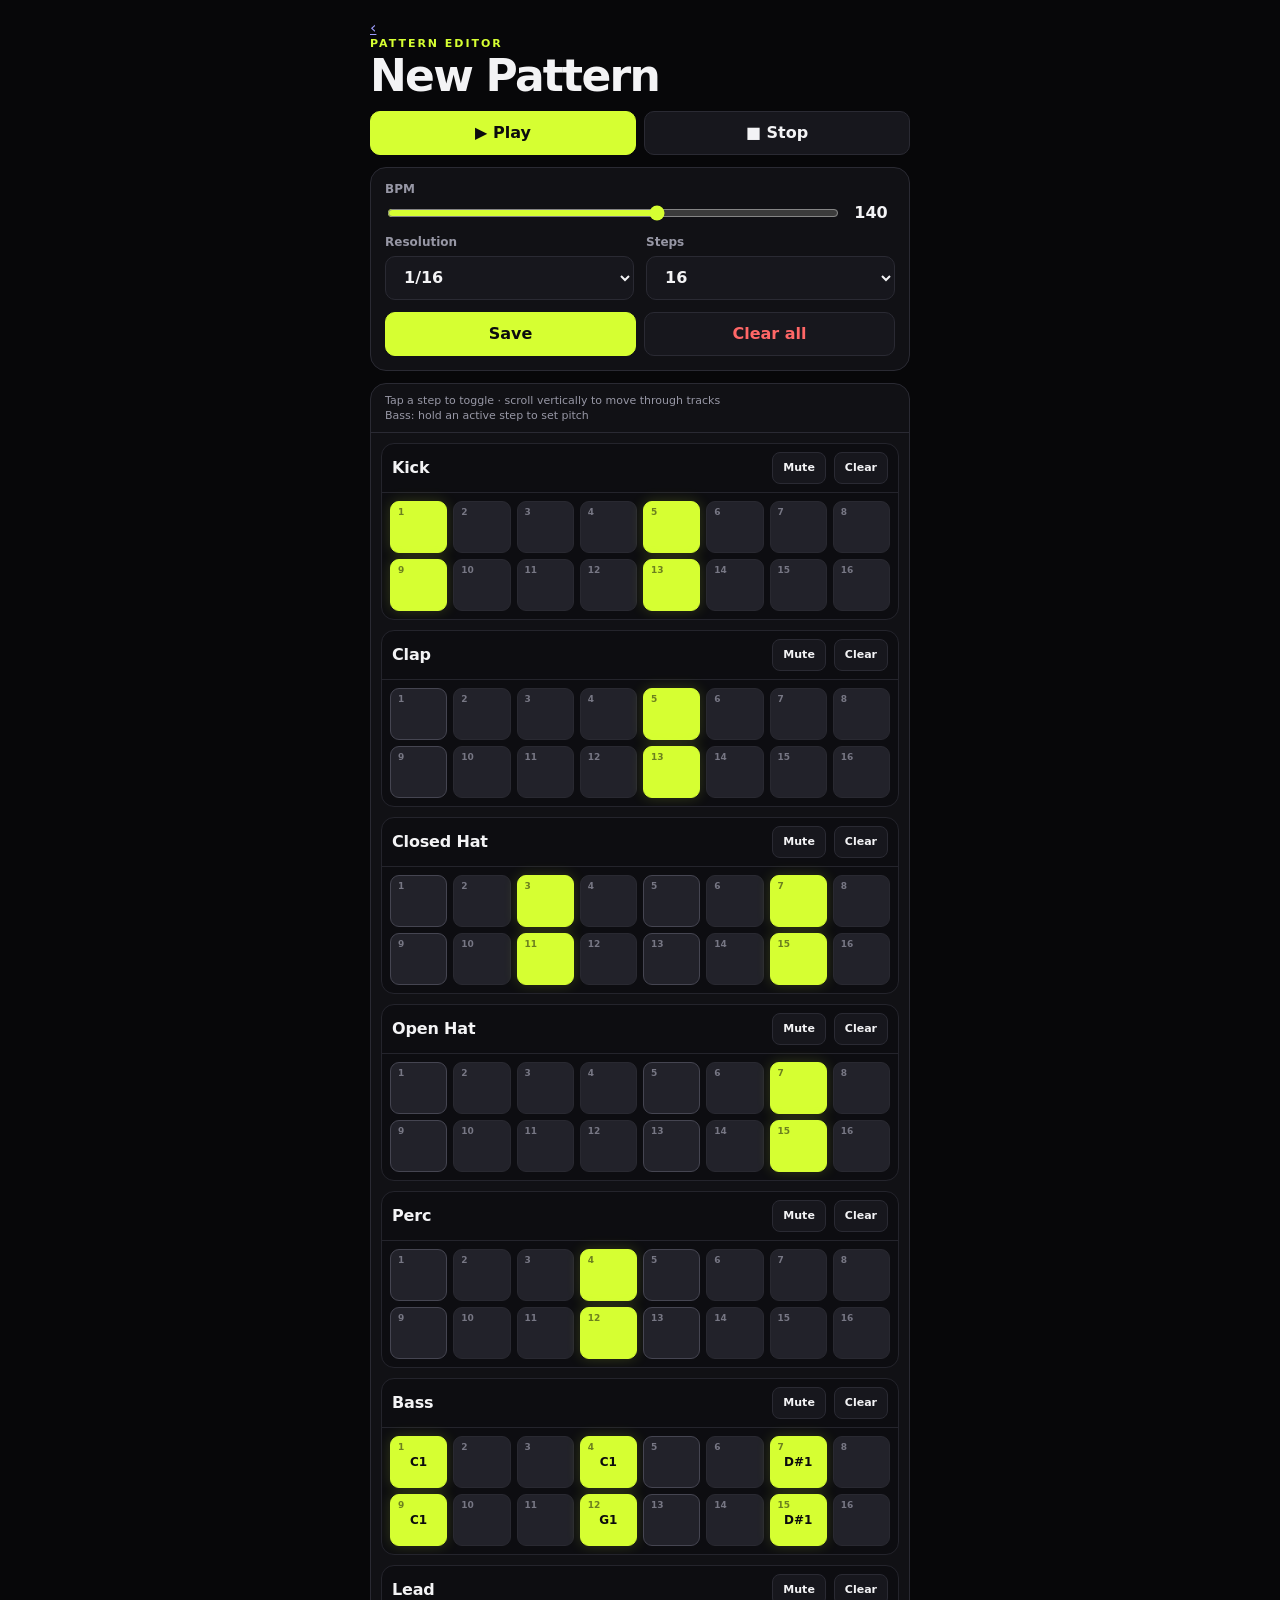
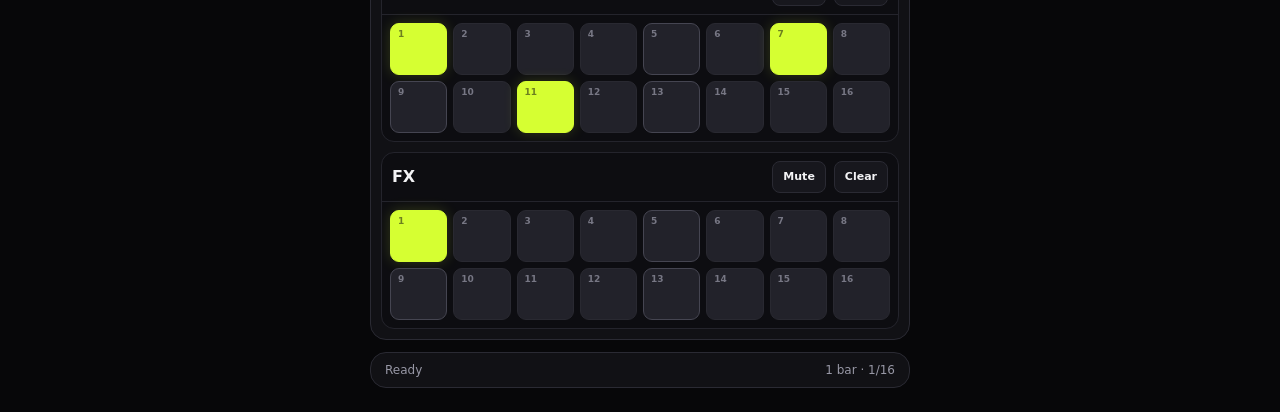
==== editor.html @ e94006ce "Add pattern editor page" ====
<!doctype html>
<html lang="en">
<head>
  <meta charset="utf-8" />
  <meta name="viewport" content="width=device-width, initial-scale=1, viewport-fit=cover" />
  <meta name="theme-color" content="#0b0b0d" />
  <meta name="apple-mobile-web-app-capable" content="yes" />
  <meta name="apple-mobile-web-app-status-bar-style" content="black-translucent" />
  <meta name="apple-mobile-web-app-title" content="Techno Seq" />
  <link rel="manifest" href="./manifest.webmanifest" />
  <link rel="apple-touch-icon" href="./icon.svg" />
  <link rel="icon" href="./icon.svg" type="image/svg+xml" />
  <link rel="stylesheet" href="./styles.css" />
  <link rel="stylesheet" href="./editor.css" />
  <title>Pattern Editor · Techno Sequencer</title>
</head>
<body>
  <main class="app-shell">
    <header class="topbar">
      <div class="editor-title-row">
        <a class="home-link" href="./" aria-label="Back to patterns">‹</a>
        <div>
          <p class="eyebrow">PATTERN EDITOR</p>
          <h1 id="patternTitle">New Pattern</h1>
        </div>
      </div>
      <div class="transport" aria-label="Transport controls">
        <button id="playBtn" class="primary" type="button">▶ Play</button>
        <button id="stopBtn" type="button">■ Stop</button>
      </div>
    </header>

    <section class="control-panel" aria-label="Sequencer settings">
      <label>
        <span>BPM</span>
        <div class="bpm-control">
          <input id="bpm" type="range" min="80" max="180" step="1" value="140" />
          <output id="bpmValue">140</output>
        </div>
      </label>
      <label>
        <span>Resolution</span>
        <select id="resolution">
          <option value="16" selected>1/16</option>
          <option value="8">1/8</option>
        </select>
      </label>
      <label>
        <span>Steps</span>
        <select id="stepCount">
          <option value="16" selected>16</option>
          <option value="32">32</option>
        </select>
      </label>
      <div class="utility-buttons">
        <button id="saveBtn" class="primary" type="button">Save</button>
        <button id="clearBtn" class="danger" type="button">Clear all</button>
      </div>
    </section>

    <section class="sequencer-card">
      <div class="hint-row">
        <span>Tap a step to toggle · scroll vertically to move through tracks</span>
        <span>Bass: hold an active step to set pitch</span>
      </div>
      <div id="sequencer" class="sequencer" aria-label="Step sequencer"></div>
    </section>

    <section class="status-card" aria-live="polite">
      <span id="status">Ready</span>
      <span id="loopInfo">1 bar · 1/16</span>
    </section>
  </main>

  <dialog id="saveDialog" class="save-dialog">
    <form id="saveForm">
      <div class="dialog-head">
        <div>
          <p class="eyebrow">SAVE PATTERN</p>
          <h2>Name this pattern</h2>
        </div>
        <button type="button" id="cancelSaveBtn" class="icon-button" aria-label="Close">×</button>
      </div>
      <label class="save-name-label" for="saveName">Pattern name</label>
      <input id="saveName" class="pattern-name-input" type="text" maxlength="40" autocomplete="off" placeholder="e.g. Peak Time 01" />
      <button class="primary save-confirm" type="submit">Save &amp; Home</button>
    </form>
  </dialog>

  <dialog id="noteDialog" class="note-dialog">
    <form method="dialog">
      <div class="dialog-head">
        <div>
          <p class="eyebrow">BASS PITCH</p>
          <h2 id="noteDialogTitle">Step 1</h2>
        </div>
        <button value="cancel" class="icon-button" aria-label="Close">×</button>
      </div>
      <div id="noteOptions" class="note-grid"></div>
    </form>
  </dialog>

  <script src="./app.js"></script>
  <script src="./editor.js"></script>
</body>
</html>
---- styles.css ----
:root {
  color-scheme: dark;
  --bg: #070709;
  --panel: #111115;
  --panel-2: #17171d;
  --line: #2a2a33;
  --text: #f3f3f5;
  --muted: #9797a5;
  --accent: #d6ff32;
  --accent-2: #8affdc;
  --danger: #ff6767;
  --cell: #22222a;
  --cell-on: #d6ff32;
  --cell-play: #ffffff;
}

* { box-sizing: border-box; }

html, body {
  margin: 0;
  min-height: 100%;
  background: var(--bg);
  color: var(--text);
  font-family: Inter, ui-sans-serif, system-ui, -apple-system, BlinkMacSystemFont, "Segoe UI", sans-serif;
}

body { min-height: 100vh; min-height: 100dvh; }
button, select, input { font: inherit; }
button { cursor: pointer; }

.app-shell {
  width: min(560px, 100%);
  margin: 0 auto;
  padding: calc(18px + env(safe-area-inset-top)) 10px calc(24px + env(safe-area-inset-bottom));
}

.topbar {
  display: flex;
  flex-direction: column;
  align-items: stretch;
  gap: 14px;
  margin-bottom: 12px;
}

.eyebrow {
  margin: 0 0 5px;
  font-size: 11px;
  letter-spacing: .18em;
  color: var(--accent);
  font-weight: 800;
}

h1, h2, h3 { margin: 0; }
h1 { font-size: clamp(29px, 10vw, 44px); line-height: .95; letter-spacing: -.04em; }
h2 { font-size: 20px; }
h3 { font-size: 16px; }

.transport, .utility-buttons, .track-actions {
  display: flex;
  gap: 8px;
}

.transport button, .utility-buttons button { flex: 1; }

button, select {
  min-height: 44px;
  border: 1px solid var(--line);
  border-radius: 10px;
  background: var(--panel-2);
  color: var(--text);
  padding: 0 14px;
  font-weight: 700;
}

button:active { transform: translateY(1px); }
button.primary { background: var(--accent); color: #0c0c0e; border-color: var(--accent); }
button.danger { color: var(--danger); }
button.muted { opacity: .55; text-decoration: line-through; }

.control-panel, .sequencer-card, .status-card {
  border: 1px solid var(--line);
  background: var(--panel);
  border-radius: 16px;
}

.control-panel {
  display: grid;
  grid-template-columns: 1fr 1fr;
  gap: 12px;
  padding: 14px;
  margin-bottom: 12px;
}

.control-panel label:first-child,
.utility-buttons { grid-column: 1 / -1; }

.control-panel label > span {
  display: block;
  margin-bottom: 7px;
  color: var(--muted);
  font-size: 12px;
  font-weight: 700;
}

.bpm-control {
  display: grid;
  grid-template-columns: minmax(120px, 1fr) 48px;
  gap: 10px;
  align-items: center;
}

.bpm-control output {
  text-align: center;
  font-variant-numeric: tabular-nums;
  font-weight: 800;
}

input[type="range"] { width: 100%; accent-color: var(--accent); }
select { width: 100%; }

.sequencer-card { overflow: hidden; }
.hint-row {
  display: flex;
  flex-direction: column;
  gap: 2px;
  padding: 10px 14px;
  color: var(--muted);
  font-size: 11px;
  border-bottom: 1px solid var(--line);
}

.sequencer {
  display: flex;
  flex-direction: column;
  gap: 10px;
  padding: 10px;
}

.track-card {
  border: 1px solid #24242c;
  border-radius: 13px;
  background: #0d0d11;
  overflow: hidden;
}

.track-head {
  min-height: 48px;
  display: flex;
  align-items: center;
  justify-content: space-between;
  gap: 10px;
  padding: 8px 10px;
  border-bottom: 1px solid #24242c;
}

.track-name { font-weight: 850; letter-spacing: -.01em; }
.track-actions button {
  min-height: 32px;
  height: 32px;
  padding: 0 10px;
  border-radius: 8px;
  font-size: 11px;
}

.step-grid {
  display: grid;
  grid-template-columns: repeat(4, minmax(0, 1fr));
  gap: 6px;
  padding: 8px;
}

.step-cell {
  min-width: 0;
  width: 100%;
  height: 52px;
  min-height: 52px;
  border: 1px solid #292931;
  border-radius: 9px;
  background: var(--cell);
  padding: 0;
  position: relative;
  overflow: hidden;
  touch-action: pan-y;
  user-select: none;
  -webkit-user-select: none;
  -webkit-tap-highlight-color: transparent;
}

.step-cell.beat { border-color: #454551; }
.step-cell.active {
  background: var(--cell-on);
  border-color: var(--cell-on);
  box-shadow: 0 0 14px rgba(214,255,50,.18);
}
.step-cell.playing {
  outline: 2px solid var(--cell-play);
  outline-offset: -3px;
  transform: scale(.96);
}
.step-cell.active.playing { box-shadow: 0 0 18px rgba(214,255,50,.48); }

.step-label {
  position: absolute;
  top: 5px;
  left: 7px;
  font-size: 9px;
  font-weight: 800;
  color: #777784;
  pointer-events: none;
}

.step-cell.active .step-label { color: rgba(11,11,13,.52); }
.note-label {
  position: absolute;
  inset: 0;
  display: grid;
  place-items: center;
  pointer-events: none;
  font-size: 12px;
  font-weight: 900;
  color: #0b0b0d;
}

.status-card {
  margin-top: 12px;
  padding: 10px 14px;
  display: flex;
  justify-content: space-between;
  gap: 10px;
  color: var(--muted);
  font-size: 12px;
}

.note-dialog {
  width: min(430px, calc(100% - 24px));
  border: 1px solid var(--line);
  border-radius: 18px;
  background: #101014;
  color: var(--text);
  padding: 0;
}
.note-dialog::backdrop { background: rgba(0,0,0,.76); backdrop-filter: blur(3px); }
.note-dialog form { padding: 16px; }
.dialog-head { display: flex; justify-content: space-between; align-items: flex-start; margin-bottom: 14px; }
.icon-button { min-width: 38px; padding: 0; font-size: 25px; }
.note-grid { display: grid; grid-template-columns: repeat(4, 1fr); gap: 8px; }
.note-grid button { padding: 0 8px; }
.note-grid button.selected { background: var(--accent-2); color: #0c0c0e; border-color: var(--accent-2); }

@media (min-width: 520px) {
  .step-grid { grid-template-columns: repeat(8, minmax(0, 1fr)); }
}

@media (prefers-reduced-motion: reduce) {
  *, *::before, *::after { transition: none !important; }
}
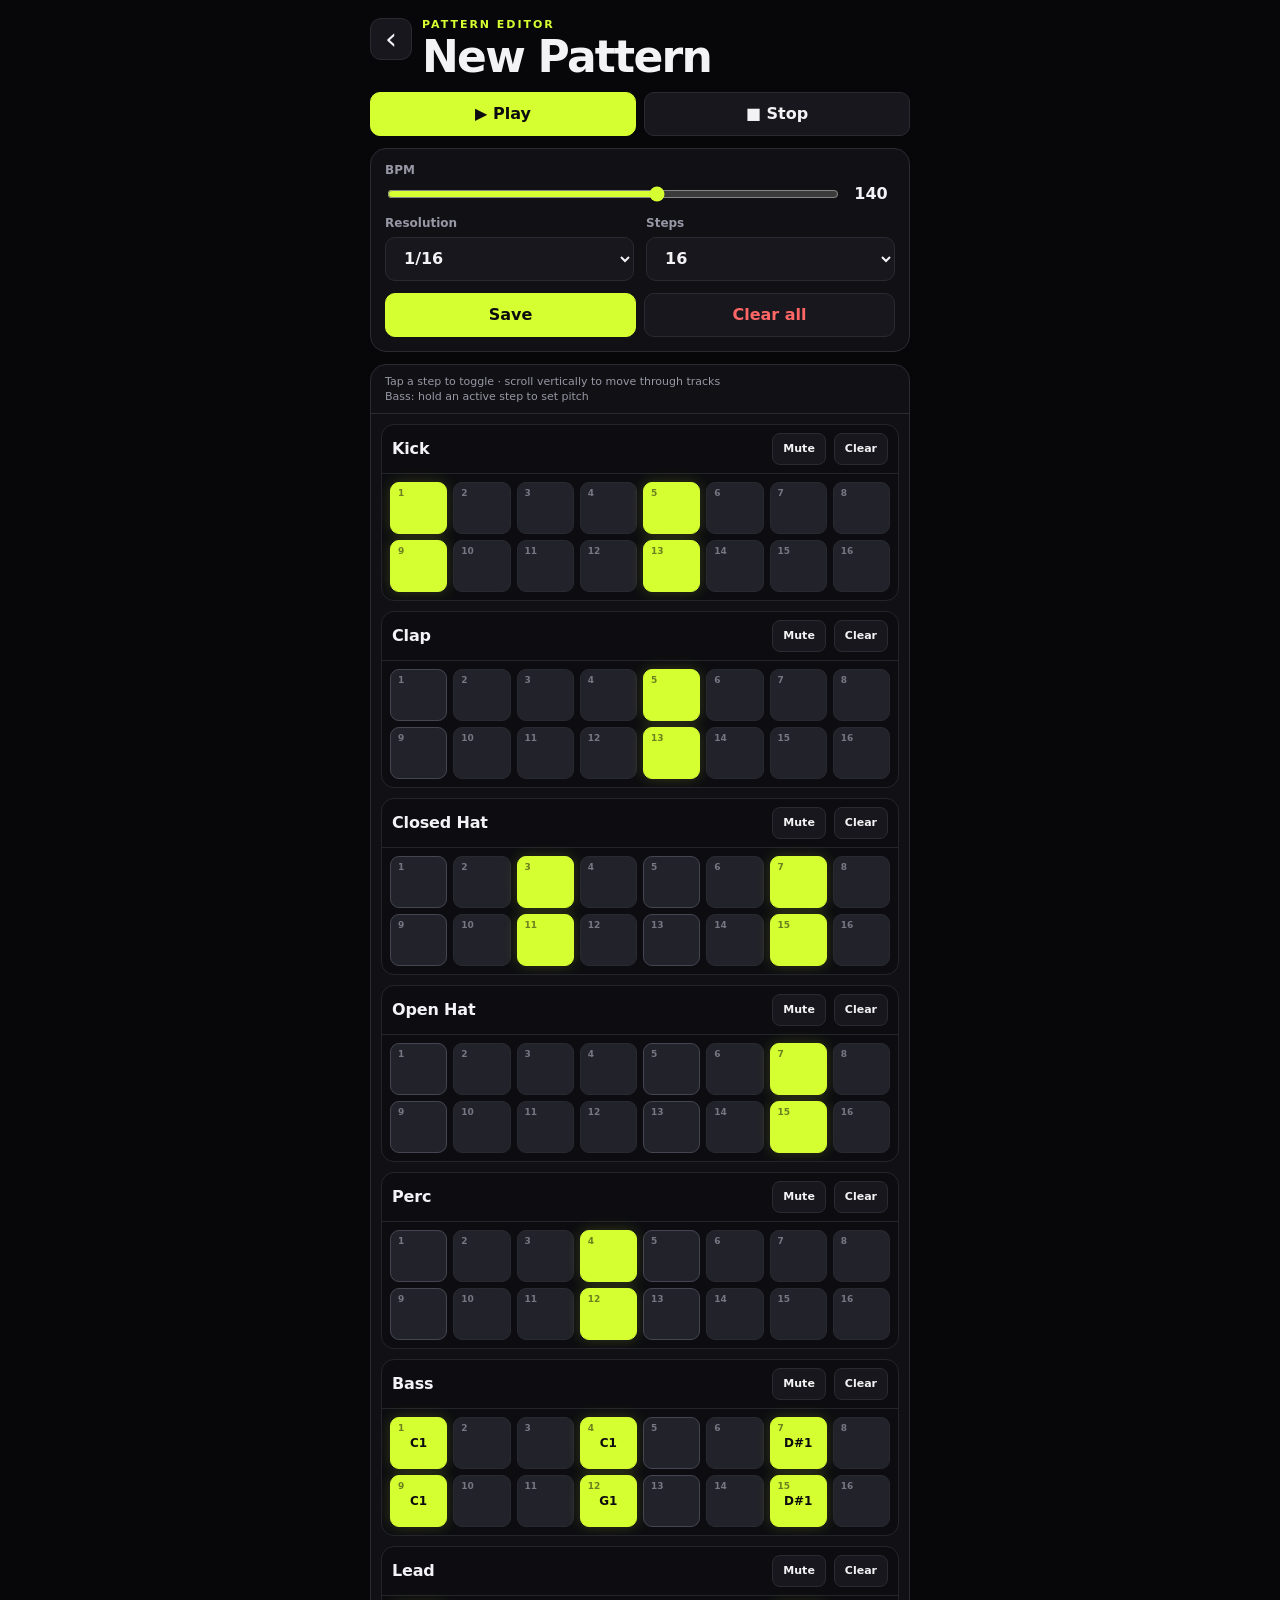
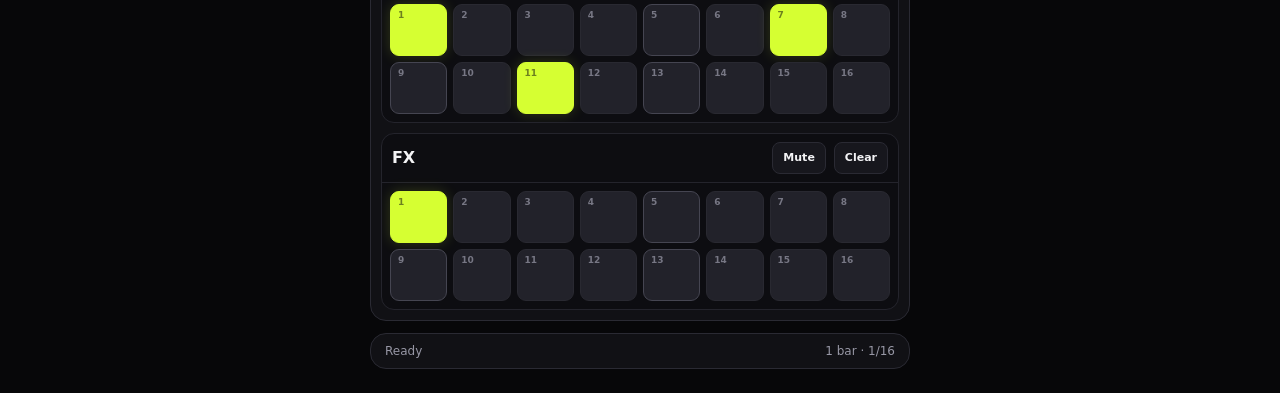
==== commit 9cc15a63: "Use uploaded JPEG as PWA icon" ====
--- a/editor.html
+++ b/editor.html
@@ -8,8 +8,8 @@
   <meta name="apple-mobile-web-app-status-bar-style" content="black-translucent" />
   <meta name="apple-mobile-web-app-title" content="Techno Seq" />
   <link rel="manifest" href="./manifest.webmanifest" />
-  <link rel="apple-touch-icon" href="./icon.svg" />
-  <link rel="icon" href="./icon.svg" type="image/svg+xml" />
+  <link rel="apple-touch-icon" href="./icon.jpeg" />
+  <link rel="icon" href="./icon.jpeg" type="image/jpeg" />
   <link rel="stylesheet" href="./styles.css" />
   <link rel="stylesheet" href="./editor.css" />
   <title>Pattern Editor · Techno Sequencer</title>
--- a/editor.css
+++ b/editor.css
@@ -0,0 +1,9 @@
+.editor-title-row { display:flex; align-items:flex-start; gap:10px; }
+.home-link { display:grid; place-items:center; width:42px; height:42px; flex:0 0 42px; border:1px solid var(--line); border-radius:11px; background:var(--panel-2); color:var(--text); text-decoration:none; font-size:30px; line-height:1; }
+.save-dialog { width:min(430px,calc(100% - 24px)); border:1px solid var(--line); border-radius:18px; background:#101014; color:var(--text); padding:0; }
+.save-dialog::backdrop { background:rgba(0,0,0,.76); backdrop-filter:blur(3px); }
+.save-dialog form { padding:16px; }
+.save-name-label { display:block; margin:0 0 7px; color:var(--muted); font-size:12px; font-weight:700; }
+.pattern-name-input { width:100%; min-height:48px; border:1px solid var(--line); border-radius:10px; background:var(--panel-2); color:var(--text); padding:0 12px; font:inherit; font-size:16px; outline:none; }
+.pattern-name-input:focus { border-color:var(--accent); }
+.save-confirm { width:100%; margin-top:12px; }
